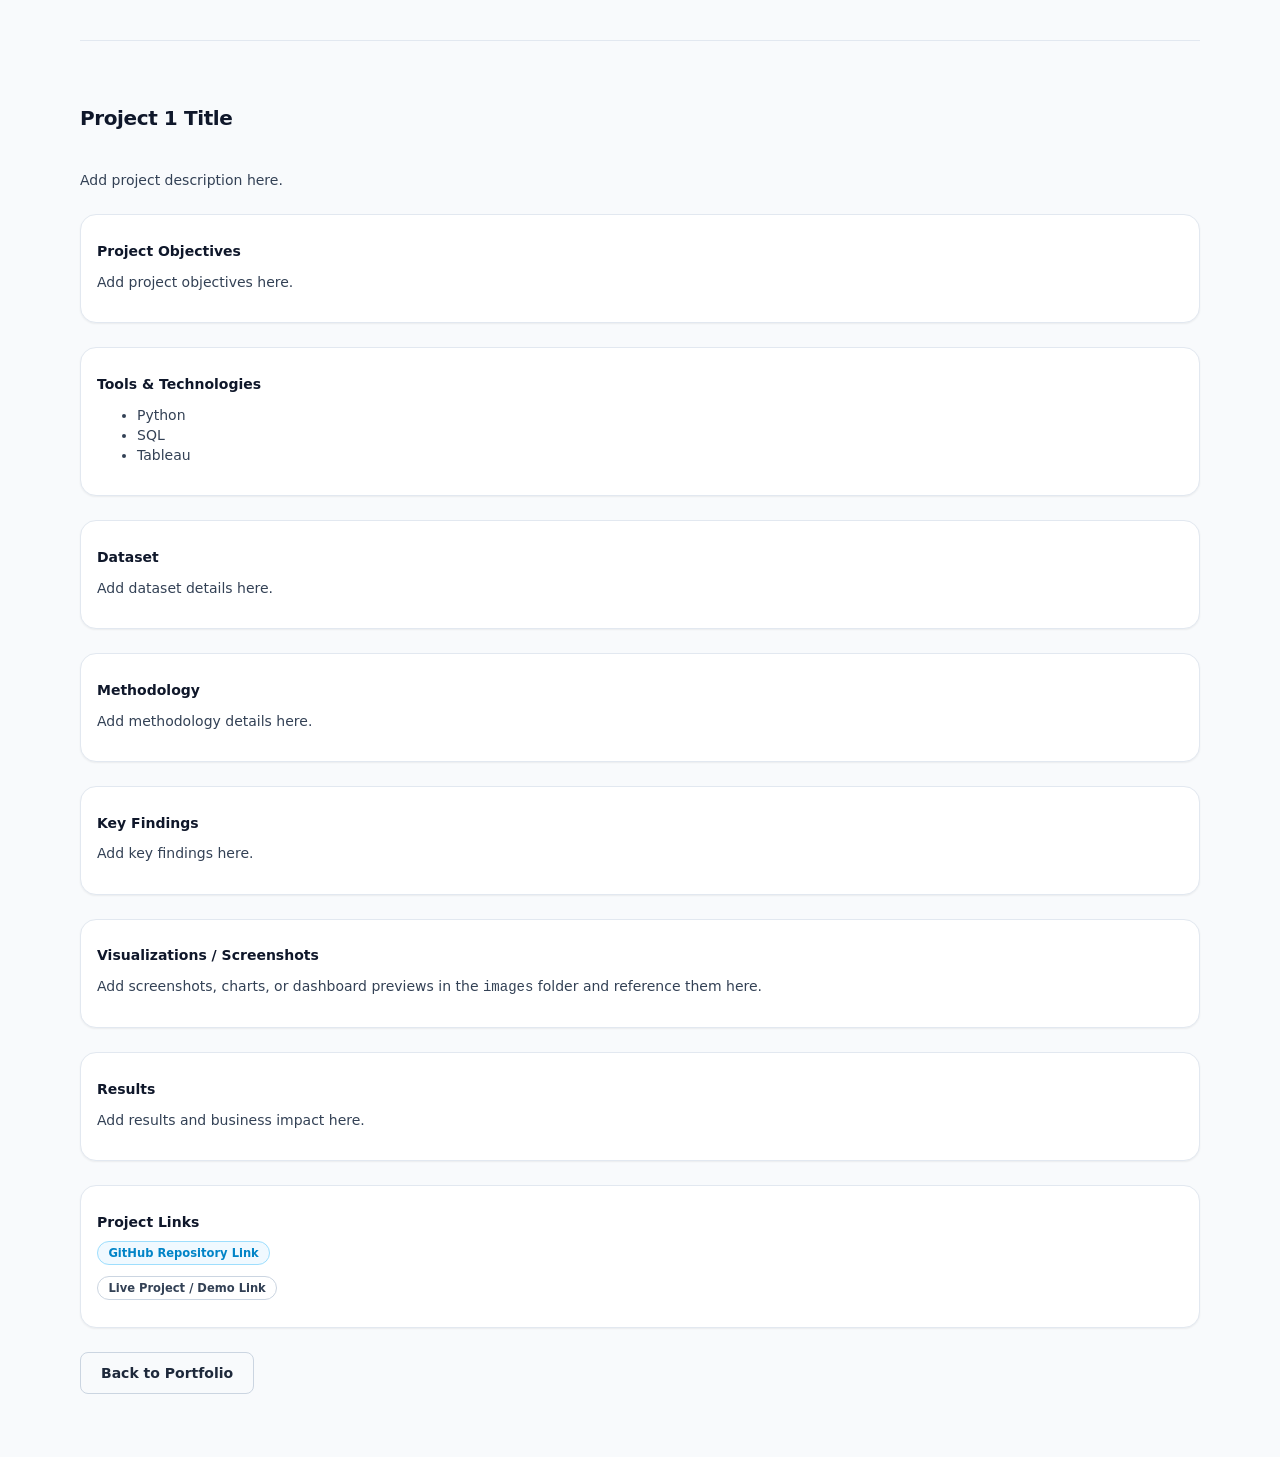
==== assets/projects/project-1/index.html @ e4ff6412 "Prepare portfolio files" ====
<!DOCTYPE html>
<html lang="en" class="page-root">
<head>
  <meta charset="UTF-8">
  <meta name="viewport" content="width=device-width, initial-scale=1.0">
  <title>Project 1 | Steven Legoute Portfolio</title>
  <link rel="stylesheet" href="../../../styles.css">
</head>
<body class="page-body">
  <main class="layout-container page-main">
    <section class="section-block section-block--no-margin-top">
      <div class="section-header">
        <h1 class="section-title">Project 1 Title</h1>
      </div>
      <p class="body-copy">Add project description here.</p>

      <div class="stack-large stack-large--with-margin-top">
        <div class="surface-card">
          <h2 class="card-title">Project Objectives</h2>
          <p class="body-copy">Add project objectives here.</p>
        </div>

        <div class="surface-card">
          <h2 class="card-title">Tools &amp; Technologies</h2>
          <ul class="body-copy">
            <li>Python</li>
            <li>SQL</li>
            <li>Tableau</li>
          </ul>
        </div>

        <div class="surface-card">
          <h2 class="card-title">Dataset</h2>
          <p class="body-copy">Add dataset details here.</p>
        </div>

        <div class="surface-card">
          <h2 class="card-title">Methodology</h2>
          <p class="body-copy">Add methodology details here.</p>
        </div>

        <div class="surface-card">
          <h2 class="card-title">Key Findings</h2>
          <p class="body-copy">Add key findings here.</p>
        </div>

        <div class="surface-card">
          <h2 class="card-title">Visualizations / Screenshots</h2>
          <p class="body-copy">Add screenshots, charts, or dashboard previews in the <code>images</code> folder and reference them here.</p>
        </div>

        <div class="surface-card">
          <h2 class="card-title">Results</h2>
          <p class="body-copy">Add results and business impact here.</p>
        </div>

        <div class="surface-card">
          <h2 class="card-title">Project Links</h2>
          <p class="body-copy"><a class="btn-sm hi" href="#">GitHub Repository Link</a></p>
          <p class="body-copy"><a class="btn-sm" href="#">Live Project / Demo Link</a></p>
        </div>

        <div>
          <a class="btn-secondary" href="../../../Copilot - Portfolio Site(3).html#projects">Back to Portfolio</a>
        </div>
      </div>
    </section>
  </main>
</body>
</html>
---- styles.css ----
/* Reset */
* { box-sizing: border-box; }
html, body { margin: 0; padding: 0; }
img, svg { max-width: 100%; }
a { color: inherit; }

/* Variables */
:root {
  --primary: #0284c7;
  --primary-soft: #0ea5e9;
  --secondary: #0b1120;
  --background: #f8fafc;
  --text: #0f172a;
  --muted: #64748b;
  --surface: #ffffff;
  --surface-dark: #0f172a;
  --border: #e2e8f0;
  --border-dark: #334155;
  --radius: 8px;
  --shadow: 0 1px 2px rgb(2 6 23 / 0.06);
  --project-thumb-bg: rgb(239 246 255);
  --project-thumb-line: rgba(15, 23, 42, 0.12);
  --project-thumb-text: rgba(15, 23, 42, 0.55);
  --project-thumb-text-soft: rgba(15, 23, 42, 0.35);
  --project-thumb-panel: rgba(255, 255, 255, 0.72);
  --project-thumb-panel-border: rgba(14, 165, 233, 0.18);
}

.dark {
  --background: #020617;
  --text: #f1f5f9;
  --muted: #94a3b8;
  --surface: #0f172a;
  --border: #334155;
  --project-thumb-bg: #0D1629;
  --project-thumb-line: rgba(255, 255, 255, 0.08);
  --project-thumb-text: rgba(255, 255, 255, 0.45);
  --project-thumb-text-soft: rgba(255, 255, 255, 0.18);
  --project-thumb-panel: rgba(255, 255, 255, 0.03);
  --project-thumb-panel-border: rgba(255, 255, 255, 0.06);
}

/* Typography */
body { font-family: Inter, system-ui, -apple-system, Segoe UI, Roboto, sans-serif; line-height: 1.45; }
.section-title, .hero-heading, .card-title, .contact-item-title, .project-title { line-height: 1.2; }
.page-root { scroll-behavior: smooth; }
.sr-only { position: absolute; width: 1px; height: 1px; padding: 0; margin: -1px; overflow: hidden; clip: rect(0,0,0,0); border: 0; }

/* Layout */
.page-body { background: var(--background); color: var(--text); }
.layout-container { max-width: 72rem; margin-inline: auto; padding-inline: 1rem; }
.page-main { padding-top: 2.5rem; padding-bottom: 4rem; }
.section-block { margin-top: 4rem; border-top: 1px solid var(--border); padding-top: 3rem; }
.section-header { margin-bottom: 1.5rem; display: flex; align-items: center; justify-content: space-between; gap: 1rem; }
.section-title { font-size: 1.25rem; font-weight: 600; letter-spacing: -0.02em; }
.section-subtitle { font-size: .75rem; color: var(--muted); }
.stack-large { display: grid; gap: 1.5rem; }
.stack-medium { display: grid; gap: .75rem; padding-top: .25rem; }
.stack-tight { display: grid; gap: .25rem; }
.section-block--no-margin-top { margin-top: 0; }
.stack-large--with-margin-top { margin-top: 1.5rem; }

/* Header */
.site-header { position: sticky; top: 0; z-index: 30; border-bottom: 1px solid var(--border); background: rgb(255 255 255 / 0.8); -webkit-backdrop-filter: blur(8px); backdrop-filter: blur(8px); }
.dark .site-header { background: rgb(2 6 23 / 0.8); }
.header-row { display: flex; align-items: center; justify-content: space-between; padding-block: .75rem; }
.brand-group { display: flex; align-items: center; gap: .5rem; }
.brand-badge { height: 2rem; width: 2rem; border-radius: .5rem; background: var(--primary-soft); color: #fff; display: flex; align-items: center; justify-content: center; font-weight: 700; font-size: .875rem; letter-spacing: 0.02em;}
.brand-title { font-size: .875rem; font-weight: 600; color: #334155; letter-spacing: .02em; }
.dark .brand-title { color: #e2e8f0; }

/* Navigation */
.nav-links { display: none; align-items: center; gap: 1.5rem; font-size: .875rem; font-weight: 500; color: #475569; }
.dark .nav-links { color: #cbd5e1; }
.nav-link { text-decoration: none; }
.nav-link:hover { color: var(--primary-soft); }
.theme-button { border: 1px solid #cbd5e1; color: #334155; background: transparent; border-radius: 999px; cursor: pointer; transition: .2s ease; }
.theme-button:hover { border-color: var(--primary-soft); color: var(--primary); }
.desktop-theme-button { padding: .25rem .75rem; font-size: .75rem; font-weight: 600; }
.mobile-theme-button { display: inline-flex; align-items: center; justify-content: center; padding: .5rem; font-size: .75rem; }
.dark .theme-button { border-color: #475569; color: #e2e8f0; }

/* Hero */
.hero-grid { display: grid; gap: 2.5rem; }
.section-eyebrow { font-size: .75rem; font-weight: 600; letter-spacing: .2em; text-transform: uppercase; color: var(--primary); }
.dark .section-eyebrow { color: #38bdf8; }
.hero-heading { font-size: 1.875rem; font-weight: 700; letter-spacing: 0.02em; }
.hero-highlight { display: block; color: var(--primary); }
.typing-text { border-right: 2px solid var(--primary-soft); padding-right: .25rem; font-size: 1.5rem; }
.hero-summary { max-width: 36rem; font-size: .875rem; line-height: 1.7; color: #475569; }
.dark .hero-summary { color: #cbd5e1; }
.button-row { display: flex; flex-wrap: wrap; gap: .75rem; }
.hero-meta-grid { display: flex; flex-wrap: wrap; gap: 1.5rem; font-size: .75rem; color: var(--muted); }
.hero-meta-title { margin: 0 0 .125rem; color: #334155; font-weight: 600; }
.dark .hero-meta-title { color: #e2e8f0; }
.hero-panel { position: relative; overflow: hidden; border-radius: 1rem; border: 1px solid var(--border); background: var(--surface); padding: 1.5rem; box-shadow: 0 20px 30px rgb(2 6 23 / 0.15); }
.hero-panel-top { margin-bottom: 1rem; display: flex; align-items: center; justify-content: space-between; font-size: .75rem; color: var(--muted); }
.inline-note { display: inline-flex; align-items: center; gap: .25rem; }
.status-dot { height: .5rem; width: .5rem; border-radius: 999px; background: #34d399; }
.focus-grid { display: grid; grid-template-columns: repeat(3, minmax(0,1fr)); gap: 1rem; font-size: .75rem; text-align: center; }
.mini-label { font-size: .65rem; text-transform: uppercase; letter-spacing: .06em; color: var(--muted); }
.focus-value { font-size: 1.5rem; font-weight: 600; }
.focus-value.emerald { color: #34d399; }
.focus-value.sky { color: #38bdf8; }
.focus-value.amber { color: #fbbf24; }
.mini-caption { font-size: .7rem; color: var(--muted); }
.hero-chart-placeholder { margin-top: 1.5rem; height: 6rem; border-radius: .75rem; background: linear-gradient(to right,#e0f2fe,#d1fae5,#fef3c7); }
.dark .hero-chart-placeholder { background: linear-gradient(to right,rgb(14 116 144 / .2),rgb(16 185 129 / .2),rgb(251 191 36 / .2)); }

/* Cards */
.surface-card, .article-card { border: 1px solid var(--border); border-radius: 1rem; background: var(--surface); padding: 1rem; box-shadow: var(--shadow); }
.article-card { font-size: .875rem; }
.wide-card { grid-column: 1 / -1; }
.split-top { display: flex; justify-content: space-between; align-items: flex-start; gap: 1rem; }
.card-title, .contact-item-title { font-size: .875rem; font-weight: 600; }
.meta-text { margin-top: .25rem; font-size: .75rem; color: var(--muted); }
.body-copy { margin-top: .75rem; font-size: .875rem; color: #334155; }
.dark .body-copy { color: #cbd5e1; }
.tagline { margin-top: .75rem; font-size: .7rem; text-transform: uppercase; letter-spacing: .06em; color: var(--muted); font-weight: 500; }
.pill-label { font-size: .75rem; color: #475569; font-weight: 500; }
.dark .pill-label { color: #cbd5e1; }
.chip-row { margin-top: .75rem; display: flex; flex-wrap: wrap; gap: .75rem; font-size: .75rem; }
.chip { border: 1px solid #cbd5e1; border-radius: 999px; padding: .25rem .75rem; color: #334155; background: transparent; }
.dark .chip { border-color: #475569; color: #e2e8f0; }

/* Buttons */
.btn-primary, .btn-secondary, .btn-tertiary, .btn-sm, .footer-link { text-decoration: none; transition: all .2s ease; }
.btn-primary { display: inline-flex; align-items: center; justify-content: center; border: 0; border-radius: .5rem; background: var(--primary); color: #fff; padding: .625rem 1.25rem; font-size: .875rem; font-weight: 600; box-shadow: var(--shadow); cursor: pointer; }
.btn-primary:hover { background: var(--primary-soft); }
.full-width { width: 100%; padding-inline: 1rem; }
.btn-secondary { display: inline-flex; align-items: center; justify-content: center; border: 1px solid #cbd5e1; border-radius: .5rem; color: #1e293b; padding: .625rem 1.25rem; font-size: .875rem; font-weight: 600; }
.btn-secondary:hover { border-color: var(--primary-soft); color: var(--primary); }
.dark .btn-secondary { border-color: #475569; color: #f1f5f9; }
.btn-tertiary { display: inline-flex; align-items: center; justify-content: center; color: var(--primary); border: 1px solid transparent; border-radius: .5rem; padding: .625rem 1.25rem; font-size: .875rem; font-weight: 600; }
.btn-tertiary:hover { color: var(--primary-soft); }
.dark .btn-tertiary { color: #38bdf8; }

/* Forms */
.contact-grid, .two-column-grid, .three-column-grid { display: grid; gap: 1.5rem; }
.contact-intro { display: grid; gap: 1rem; font-size: .875rem; color: #334155; }
.dark .contact-intro { color: #cbd5e1; }
.contact-item { display: flex; align-items: center; gap: .75rem; border: 1px solid var(--border); border-radius: .75rem; background: rgb(255 255 255 / .8); padding: .75rem; }
.dark .contact-item { background: rgb(15 23 42 / .8); }
.contact-icon { display: flex; align-items: center; justify-content: center; height: 2.25rem; width: 2.25rem; border-radius: .5rem; background: #e0f2fe; font-size: 1rem; }
.dark .contact-icon { background: rgb(12 74 110 / .5); }
.contact-link { font-size: .75rem; color: var(--muted); text-underline-offset: 2px; }
.contact-link:hover { text-decoration: underline; }
.contact-form { display: grid; gap: 1rem; }
.form-label { display: block; margin-bottom: .25rem; font-size: .75rem; text-transform: uppercase; letter-spacing: .2em; color: var(--muted); font-weight: 600; }
.form-control { width: 100%; border: 1px solid #cbd5e1; border-radius: .5rem; background: #f8fafc; color: var(--text); padding: .5rem .75rem; font-size: .875rem; }
.form-control:focus { outline: none; border-color: var(--primary-soft); box-shadow: 0 0 0 1px var(--primary-soft); }
.dark .form-control { border-color: #475569; background: #020617; color: #f1f5f9; }

/* Footer */
.site-footer { border-top: 1px solid #1e293b; background: #020617; color: #94a3b8; padding: 2rem 1.5rem; }
.footer-row { display: flex; flex-direction: column; gap: 1rem; font-size: .875rem; }
.footer-name { font-size: 1rem; font-weight: 600; color: #fff; }
.footer-note { font-size: .75rem; color: #64748b; }
.footer-heart { color: #cbd5e1; }
.footer-links { display: flex; flex-wrap: wrap; align-items: center; gap: .5rem; font-size: .75rem; font-weight: 600; letter-spacing: .2em; text-transform: uppercase; }
.footer-link { border: 1px solid #334155; border-radius: .375rem; padding: .25rem .5rem; color: #cbd5e1; }
.footer-link:hover { border-color: #64748b; color: #fff; }
.footer-muted { padding: .25rem .5rem; color: #64748b; }

/* Utilities */
.btn-sm {
  border-radius: 9999px; border: 1px solid rgb(203 213 225); background: #fff; color: rgb(51 65 85);
  padding: 0.25rem 0.65rem; font-size: 0.72rem; font-weight: 600;
}
.btn-sm:hover { border-color: rgb(2 132 199); color: rgb(2 132 199); background: rgb(240 249 255); transform: translateY(-1px); }
.btn-sm.hi { border-color: rgb(125 211 252 / 0.7); color: rgb(2 132 199); background: rgb(240 249 255); }
.dark .btn-sm { border-color: rgb(71 85 105); background: rgb(15 23 42); color: rgb(203 213 225); }
.dark .btn-sm:hover { background: rgb(8 47 73 / 0.7); color: rgb(125 211 252); }
.dark .btn-sm.hi { border-color: rgb(14 165 233 / 0.25); background: rgb(8 47 73 / 0.7); color: rgb(125 211 252); }

.reveal { opacity: 0; transform: translateY(20px); transition: opacity 0.5s ease, transform 0.5s ease; }
.reveal.visible { opacity: 1; transform: translateY(0); }
.delay-1 { transition-delay: 0.1s; }
.delay-2 { transition-delay: 0.2s; }
.delay-3 { transition-delay: 0.3s; }
.delay-4 { transition-delay: 0.4s; }

.about-grid { display: grid; gap: 2rem; }
.about-text p { margin-bottom: 1rem; color: rgb(71 85 105); }
.dark .about-text p { color: rgb(203 213 225); }
.soft-skills { margin-top: 1rem; display: flex; flex-wrap: wrap; gap: 0.5rem; }
.soft-pill { border-radius: 9999px; border: 1px solid rgb(203 213 225); padding: 0.3rem 0.7rem; font-size: 0.72rem; color: rgb(71 85 105); background: rgb(248 250 252); }
.dark .soft-pill { border-color: rgb(71 85 105); color: rgb(203 213 225); background: rgb(15 23 42); }
.about-timeline { margin-top: 1.25rem; border-left: 1px solid rgb(203 213 225); padding-left: 1rem; }
.dark .about-timeline { border-left-color: rgb(71 85 105); }
.timeline-item { position: relative; margin-bottom: 1rem; }
.timeline-dot { position: absolute; left: -1.3rem; top: 0.3rem; height: 0.6rem; width: 0.6rem; border-radius: 9999px; background: rgb(2 132 199); }
.timeline-year { font-size: 0.7rem; letter-spacing: 0.1em; text-transform: uppercase; color: rgb(2 132 199); }
.timeline-title { font-weight: 700; color: rgb(15 23 42); }
.dark .timeline-title { color: rgb(248 250 252); }
.timeline-desc { font-size: 0.85rem; color: rgb(100 116 139); }
.dark .timeline-desc { color: rgb(148 163 184); }
.about-cards { display: grid; grid-template-columns: 1fr; gap: 0.75rem; align-content: start; margin-top: 1rem; }
.about-card { display: flex; gap: 0.75rem; border: 1px solid rgb(226 232 240); border-radius: 0.75rem; background: #fff; padding: 0.9rem; box-shadow: 0 1px 2px rgb(2 6 23 / 0.06); }
.dark .about-card { border-color: rgb(51 65 85); background: rgb(15 23 42); }
.card-icon { display: inline-flex; height: 2rem; width: 2rem; align-items: center; justify-content: center; border-radius: 0.5rem; background: rgb(224 242 254); }
.dark .card-icon { background: rgb(30 41 59); }
.card-body strong { display: block; margin-bottom: 0.15rem; font-size: 0.88rem; color: rgb(15 23 42); }
.dark .card-body strong { color: rgb(248 250 252); }
.card-body span { font-size: 0.76rem; color: rgb(100 116 139); line-height: 1.5; }
.dark .card-body span { color: rgb(148 163 184); }

.filter-bar { margin: 1rem 0 1.5rem; display: flex; flex-wrap: wrap; gap: 0.5rem; }
.filter-btn { border: 1px solid rgb(203 213 225); background: rgb(248 250 252); color: rgb(51 65 85); border-radius: 9999px; padding: 0.35rem 0.85rem; font-size: 0.78rem; cursor: pointer; }
.dark .filter-btn { border-color: rgb(71 85 105); background: rgb(15 23 42); color: rgb(203 213 225); }
.filter-btn.active { border-color: rgb(2 132 199); color: rgb(2 132 199); background: rgb(224 242 254); }
.dark .filter-btn.active { background: rgb(8 47 73); }
.projects-grid { display: grid; gap: 1.25rem; }
.project-card { overflow: hidden; border-radius: 0.9rem; border: 1px solid rgb(226 232 240); background: #fff; box-shadow: 0 1px 2px rgb(2 6 23 / 0.06); display: flex; flex-direction: column; transition: border-color 0.2s ease, box-shadow 0.2s ease, transform 0.2s ease; }
.project-card:hover { border-color: rgb(125 211 252); box-shadow: 0 18px 40px rgb(14 165 233 / 0.12); transform: translateY(-4px); }
.dark .project-card { border-color: rgb(51 65 85); background: rgb(15 23 42); box-shadow: 0 1px 2px rgb(2 6 23 / 0.24); }
.dark .project-card:hover { border-color: rgb(14 165 233 / 0.45); box-shadow: 0 18px 40px rgb(2 6 23 / 0.45); }
.project-thumb { position: relative; aspect-ratio: 400 / 195; background: var(--project-thumb-bg); }
.project-thumb svg { display: block; width: 100%; height: 100%; }
.project-badge { position: absolute; left: 0.75rem; bottom: 0.75rem; border: 1px solid rgb(2 132 199 / 0.35); background: rgb(224 242 254 / 0.92); color: rgb(2 132 199); border-radius: 9999px; padding: 0.2rem 0.6rem; font-size: 0.68rem; -webkit-backdrop-filter: blur(6px); backdrop-filter: blur(6px); }
.dark .project-badge { background: rgb(2 132 199 / 0.15); color: rgb(224 242 254); }
.project-body { padding: 0.85rem; display: flex; flex-direction: column; flex: 1; }
.project-category { font-size: 0.68rem; letter-spacing: 0.08em; text-transform: uppercase; color: rgb(100 116 139); }
.project-title { margin: 0.25rem 0 0; font-size: 1rem; font-weight: 700; color: rgb(15 23 42); }
.project-title-link { text-decoration: none; color: inherit; }
.project-title-link:hover { color: var(--primary-soft); }
.dark .project-title { color: rgb(248 250 252); }
.project-desc { margin-top: 0.5rem; font-size: 0.85rem; color: rgb(71 85 105); line-height: 1.6; }
.dark .project-desc { color: rgb(203 213 225); }
.project-impact { margin-top: 0.5rem; width: fit-content; border-radius: 9999px; border: 1px solid rgb(125 211 252 / 0.7); background: rgb(240 249 255); padding: 0.3rem 0.7rem; font-size: 0.78rem; font-weight: 600; color: rgb(2 132 199); }
.dark .project-impact { border-color: rgb(14 165 233 / 0.25); background: rgb(8 47 73 / 0.7); color: rgb(125 211 252); }
.project-tags { margin-top: 0.65rem; display: flex; flex-wrap: wrap; gap: 0.4rem; }
.project-tag { border-radius: 9999px; border: 1px solid rgb(203 213 225); padding: 0.2rem 0.55rem; font-size: 0.68rem; color: rgb(51 65 85); background: rgb(248 250 252); transition: border-color 0.2s ease, color 0.2s ease, background-color 0.2s ease; }
.project-card:hover .project-tag { border-color: rgb(125 211 252 / 0.7); color: rgb(2 132 199); background: rgb(240 249 255); }
.dark .project-tag { border-color: rgb(71 85 105); color: rgb(203 213 225); background: rgb(15 23 42); }
.dark .project-card:hover .project-tag { border-color: rgb(14 165 233 / 0.3); color: rgb(125 211 252); background: rgb(15 23 42); }
.project-links { margin-top: auto; padding-top: 0.8rem; display: flex; flex-wrap: wrap; gap: 0.45rem; }

/* Media Queries */
@media (min-width: 768px) {
  .nav-links { display: flex; }
  .mobile-theme-button { display: none; }
  .hero-grid, .two-column-grid, .contact-grid { grid-template-columns: repeat(2, minmax(0, 1fr)); }
  .hero-grid { align-items: center; }
  .three-column-grid { grid-template-columns: repeat(3, minmax(0, 1fr)); }
  .projects-grid { grid-template-columns: repeat(2, minmax(0, 1fr)); }
  .footer-row { flex-direction: row; align-items: center; justify-content: space-between; }
}

@media (max-width: 767px) {
  .desktop-theme-button { display: none; }
}

@media (min-width: 1024px) {
  .about-grid { grid-template-columns: 1fr; }
  .hero-heading { font-size: 3rem; }
  .typing-text { font-size: 2.25rem; }
}

@media (min-width: 768px) {
  .about-cards { grid-template-columns: repeat(2, minmax(0, 1fr)); gap: 1rem; }
}

@media (min-width: 640px) and (max-width: 1023px) {
  .hero-heading { font-size: 2.25rem; }
  .typing-text { font-size: 1.875rem; }
}
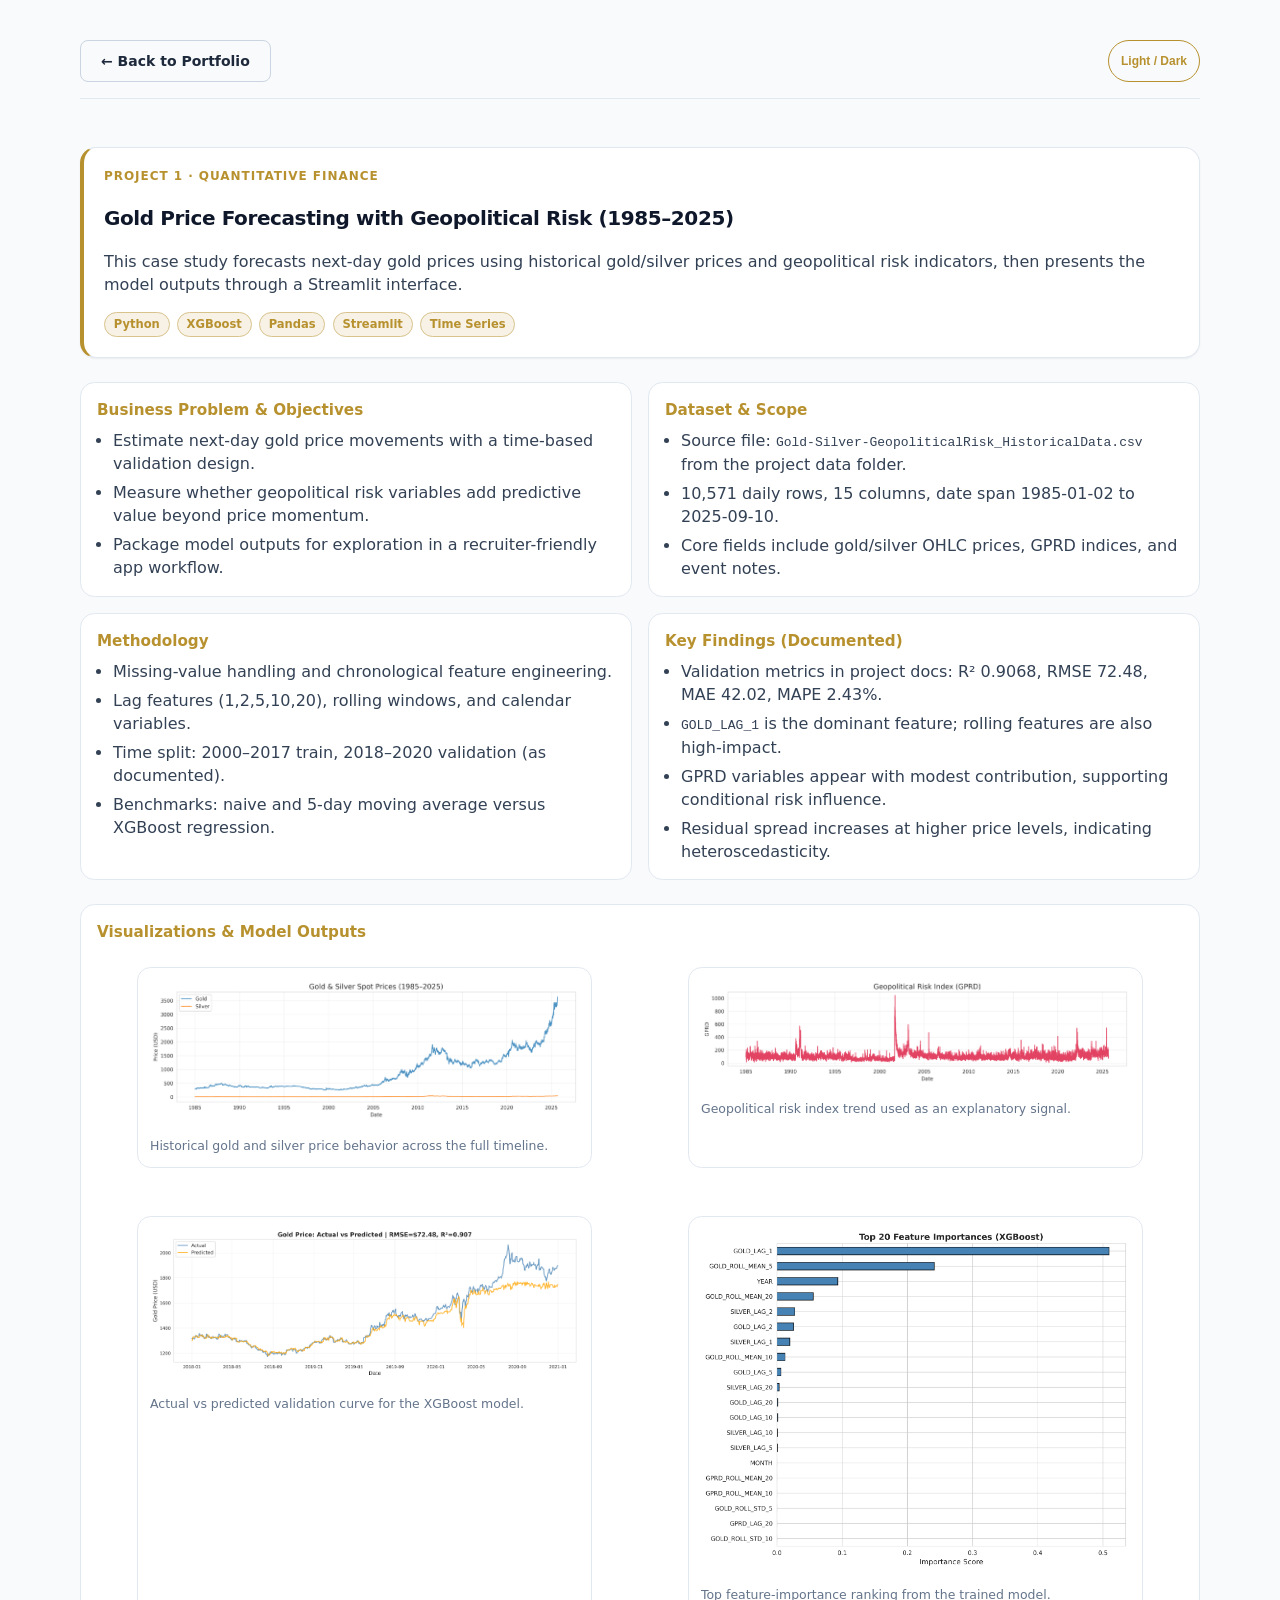
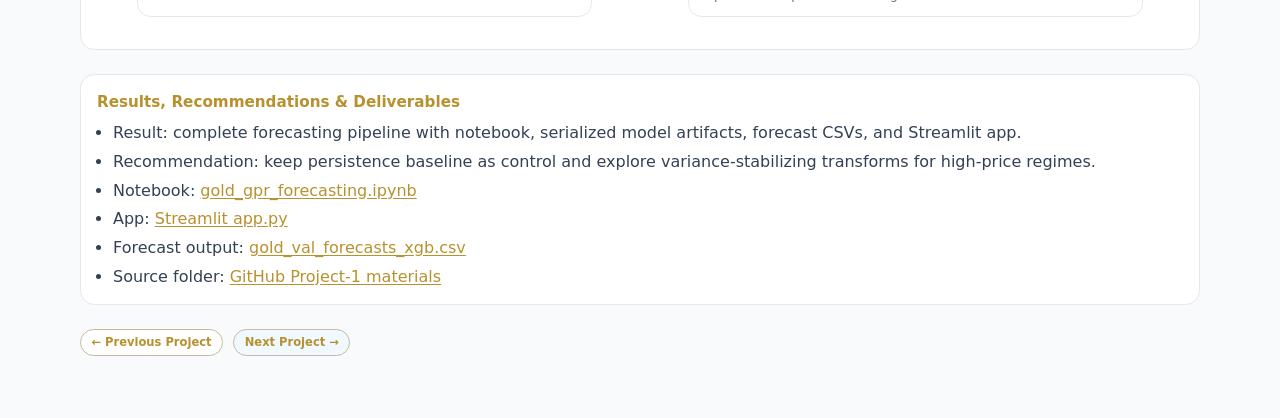
==== commit cea28d29: "Apply remaining changes Co-authored-by: jimmyhomes12 <84486099+jimmyhomes12@users.noreply.github.com" ====
--- a/assets/projects/project-1/index.html
+++ b/assets/projects/project-1/index.html
@@ -3,68 +3,116 @@
 <head>
   <meta charset="UTF-8">
   <meta name="viewport" content="width=device-width, initial-scale=1.0">
-  <title>Project 1 | Steven Legoute Portfolio</title>
+  <title>Project 1 | Gold Price Forecasting with Geopolitical Risk</title>
   <link rel="stylesheet" href="../../../styles.css">
 </head>
-<body class="page-body">
+<body class="page-body project-detail-page project-theme--p1">
   <main class="layout-container page-main">
+    <div class="project-detail-header">
+      <a class="btn-secondary" href="../../../Copilot - Portfolio Site(3).html#projects">← Back to Portfolio</a>
+      <button class="theme-button project-theme-toggle" type="button" onclick="toggleTheme()">Light / Dark</button>
+    </div>
+
     <section class="section-block section-block--no-margin-top">
-      <div class="section-header">
-        <h1 class="section-title">Project 1 Title</h1>
-      </div>
-      <p class="body-copy">Add project description here.</p>
+      <article class="project-hero">
+        <p class="project-kicker">Project 1 · Quantitative Finance</p>
+        <h1 class="section-title">Gold Price Forecasting with Geopolitical Risk (1985–2025)</h1>
+        <p class="project-summary">This case study forecasts next-day gold prices using historical gold/silver prices and geopolitical risk indicators, then presents the model outputs through a Streamlit interface.</p>
+        <div class="project-chip-row">
+          <span class="project-chip">Python</span><span class="project-chip">XGBoost</span><span class="project-chip">Pandas</span><span class="project-chip">Streamlit</span><span class="project-chip">Time Series</span>
+        </div>
+      </article>
 
       <div class="stack-large stack-large--with-margin-top">
-        <div class="surface-card">
-          <h2 class="card-title">Project Objectives</h2>
-          <p class="body-copy">Add project objectives here.</p>
+        <div class="project-section-grid">
+          <article class="project-card-detail">
+            <h2 class="project-card-title">Business Problem & Objectives</h2>
+            <ul class="project-list">
+              <li>Estimate next-day gold price movements with a time-based validation design.</li>
+              <li>Measure whether geopolitical risk variables add predictive value beyond price momentum.</li>
+              <li>Package model outputs for exploration in a recruiter-friendly app workflow.</li>
+            </ul>
+          </article>
+          <article class="project-card-detail">
+            <h2 class="project-card-title">Dataset & Scope</h2>
+            <ul class="project-list">
+              <li>Source file: <code>Gold-Silver-GeopoliticalRisk_HistoricalData.csv</code> from the project data folder.</li>
+              <li>10,571 daily rows, 15 columns, date span 1985-01-02 to 2025-09-10.</li>
+              <li>Core fields include gold/silver OHLC prices, GPRD indices, and event notes.</li>
+            </ul>
+          </article>
+          <article class="project-card-detail">
+            <h2 class="project-card-title">Methodology</h2>
+            <ul class="project-list">
+              <li>Missing-value handling and chronological feature engineering.</li>
+              <li>Lag features (1,2,5,10,20), rolling windows, and calendar variables.</li>
+              <li>Time split: 2000–2017 train, 2018–2020 validation (as documented).</li>
+              <li>Benchmarks: naive and 5-day moving average versus XGBoost regression.</li>
+            </ul>
+          </article>
+          <article class="project-card-detail">
+            <h2 class="project-card-title">Key Findings (Documented)</h2>
+            <ul class="project-list">
+              <li>Validation metrics in project docs: R² 0.9068, RMSE 72.48, MAE 42.02, MAPE 2.43%.</li>
+              <li><code>GOLD_LAG_1</code> is the dominant feature; rolling features are also high-impact.</li>
+              <li>GPRD variables appear with modest contribution, supporting conditional risk influence.</li>
+              <li>Residual spread increases at higher price levels, indicating heteroscedasticity.</li>
+            </ul>
+          </article>
         </div>
 
-        <div class="surface-card">
-          <h2 class="card-title">Tools &amp; Technologies</h2>
-          <ul class="body-copy">
-            <li>Python</li>
-            <li>SQL</li>
-            <li>Tableau</li>
+        <article class="project-card-detail">
+          <h2 class="project-card-title">Visualizations & Model Outputs</h2>
+          <div class="project-visual-grid">
+            <figure class="project-visual">
+              <img src="images/gold_silver_timeseries.png" alt="Gold and silver historical time-series chart">
+              <figcaption class="project-caption">Historical gold and silver price behavior across the full timeline.</figcaption>
+            </figure>
+            <figure class="project-visual">
+              <img src="images/gprd_timeseries.png" alt="Geopolitical risk index time-series chart">
+              <figcaption class="project-caption">Geopolitical risk index trend used as an explanatory signal.</figcaption>
+            </figure>
+            <figure class="project-visual">
+              <img src="images/gold_actual_vs_predicted_xgb.png" alt="Actual versus predicted gold price plot for the validation period">
+              <figcaption class="project-caption">Actual vs predicted validation curve for the XGBoost model.</figcaption>
+            </figure>
+            <figure class="project-visual">
+              <img src="images/feature_importance_xgb.png" alt="Feature importance bar chart for the XGBoost model">
+              <figcaption class="project-caption">Top feature-importance ranking from the trained model.</figcaption>
+            </figure>
+          </div>
+        </article>
+
+        <article class="project-card-detail project-deliverables">
+          <h2 class="project-card-title">Results, Recommendations & Deliverables</h2>
+          <ul class="project-list">
+            <li>Result: complete forecasting pipeline with notebook, serialized model artifacts, forecast CSVs, and Streamlit app.</li>
+            <li>Recommendation: keep persistence baseline as control and explore variance-stabilizing transforms for high-price regimes.</li>
+            <li>Notebook: <a href="../../../Project%20Work/Project-1/sales-forecasting-gold-gpr/notebooks/gold_gpr_forecasting.ipynb">gold_gpr_forecasting.ipynb</a></li>
+            <li>App: <a href="../../../Project%20Work/Project-1/sales-forecasting-gold-gpr/app.py">Streamlit app.py</a></li>
+            <li>Forecast output: <a href="../../../Project%20Work/Project-1/sales-forecasting-gold-gpr/outputs/forecasts/gold_val_forecasts_xgb.csv">gold_val_forecasts_xgb.csv</a></li>
+            <li>Source folder: <a href="https://github.com/jimmyhomes12/Final-Website-File/tree/main/Project%20Work/Project-1" target="_blank" rel="noopener noreferrer">GitHub Project-1 materials</a></li>
           </ul>
-        </div>
+        </article>
 
-        <div class="surface-card">
-          <h2 class="card-title">Dataset</h2>
-          <p class="body-copy">Add dataset details here.</p>
-        </div>
-
-        <div class="surface-card">
-          <h2 class="card-title">Methodology</h2>
-          <p class="body-copy">Add methodology details here.</p>
-        </div>
-
-        <div class="surface-card">
-          <h2 class="card-title">Key Findings</h2>
-          <p class="body-copy">Add key findings here.</p>
-        </div>
-
-        <div class="surface-card">
-          <h2 class="card-title">Visualizations / Screenshots</h2>
-          <p class="body-copy">Add screenshots, charts, or dashboard previews in the <code>images</code> folder and reference them here.</p>
-        </div>
-
-        <div class="surface-card">
-          <h2 class="card-title">Results</h2>
-          <p class="body-copy">Add results and business impact here.</p>
-        </div>
-
-        <div class="surface-card">
-          <h2 class="card-title">Project Links</h2>
-          <p class="body-copy"><a class="btn-sm hi" href="#">GitHub Repository Link</a></p>
-          <p class="body-copy"><a class="btn-sm" href="#">Live Project / Demo Link</a></p>
-        </div>
-
-        <div>
-          <a class="btn-secondary" href="../../../Copilot - Portfolio Site(3).html#projects">Back to Portfolio</a>
+        <div class="project-nav-links">
+          <a class="btn-sm" href="../project-6/index.html">← Previous Project</a>
+          <a class="btn-sm hi" href="../project-2/index.html">Next Project →</a>
         </div>
       </div>
     </section>
   </main>
+
+  <script>
+    function toggleTheme() {
+      const html = document.documentElement;
+      html.classList.toggle('dark');
+      localStorage.setItem('theme', html.classList.contains('dark') ? 'dark' : 'light');
+    }
+    (() => {
+      const stored = localStorage.getItem('theme');
+      if (stored === 'dark') document.documentElement.classList.add('dark');
+    })();
+  </script>
 </body>
 </html>
--- a/styles.css
+++ b/styles.css
@@ -265,3 +265,290 @@
   .hero-heading { font-size: 2.25rem; }
   .typing-text { font-size: 1.875rem; }
 }
+
+/* Project-specific thumbnail identities */
+.project-thumb[class*="project-thumb--"] {
+  --thumb-bg: var(--project-thumb-bg);
+  --thumb-surface: var(--project-thumb-panel);
+  --thumb-grid: var(--project-thumb-line);
+  --thumb-label: var(--project-thumb-text);
+  --thumb-soft: var(--project-thumb-text-soft);
+}
+
+.project-thumb--p1 {
+  --thumb-bg: #0b1329;
+  --thumb-surface: #101d3d;
+  --thumb-grid: rgba(203, 213, 225, 0.24);
+  --thumb-label: #dbe4f0;
+  --thumb-soft: rgba(219, 228, 240, 0.72);
+  --p1-gold: #d4af37;
+  --p1-silver: #b8c2cc;
+  --p1-risk: #b05559;
+}
+
+.project-thumb--p2 {
+  --thumb-bg: #f6fffb;
+  --thumb-surface: #ffffff;
+  --thumb-grid: rgba(17, 94, 89, 0.14);
+  --thumb-label: #203637;
+  --thumb-soft: rgba(32, 54, 55, 0.62);
+  --p2-emerald: #0f766e;
+  --p2-teal: #14b8a6;
+  --p2-charcoal: #1f2937;
+}
+
+.project-thumb--p3 {
+  --thumb-bg: #ffffff;
+  --thumb-surface: #f5f7f8;
+  --thumb-grid: rgba(31, 41, 55, 0.14);
+  --thumb-label: #24362b;
+  --thumb-soft: rgba(36, 54, 43, 0.62);
+  --p3-forest: #2f6b3e;
+  --p3-lime: #8ebd4a;
+}
+
+.project-thumb--p4 {
+  --thumb-bg: #f7f6ff;
+  --thumb-surface: #ffffff;
+  --thumb-grid: rgba(67, 56, 202, 0.16);
+  --thumb-label: #2f2452;
+  --thumb-soft: rgba(47, 36, 82, 0.62);
+  --p4-violet: #7c3aed;
+  --p4-indigo: #4f46e5;
+  --p4-coral: #fb7185;
+}
+
+.project-thumb--p5 {
+  --thumb-bg: #fff8ef;
+  --thumb-surface: #fffdf8;
+  --thumb-grid: rgba(69, 36, 20, 0.15);
+  --thumb-label: #352419;
+  --thumb-soft: rgba(53, 36, 25, 0.62);
+  --p5-orange: #c96a2d;
+  --p5-cream: #fef3da;
+  --p5-turquoise: #2ea6a2;
+}
+
+.project-thumb--p6 {
+  --thumb-bg: #f4f9f9;
+  --thumb-surface: #ffffff;
+  --thumb-grid: rgba(15, 68, 73, 0.16);
+  --thumb-label: #1e3b42;
+  --thumb-soft: rgba(30, 59, 66, 0.62);
+  --p6-teal: #0f766e;
+  --p6-amber: #d9901a;
+  --p6-slate: #475569;
+}
+
+.dark .project-thumb--p1 {
+  --thumb-bg: #080f20;
+  --thumb-surface: #0f1b38;
+  --thumb-grid: rgba(148, 163, 184, 0.22);
+  --thumb-label: #d7e2ee;
+  --thumb-soft: rgba(215, 226, 238, 0.62);
+}
+
+.dark .project-thumb--p2 {
+  --thumb-bg: #08231d;
+  --thumb-surface: #11362e;
+  --thumb-grid: rgba(45, 212, 191, 0.2);
+  --thumb-label: #d6f2ea;
+  --thumb-soft: rgba(214, 242, 234, 0.58);
+}
+
+.dark .project-thumb--p3 {
+  --thumb-bg: #102115;
+  --thumb-surface: #1a3222;
+  --thumb-grid: rgba(187, 247, 208, 0.18);
+  --thumb-label: #e5f4e8;
+  --thumb-soft: rgba(229, 244, 232, 0.58);
+}
+
+.dark .project-thumb--p4 {
+  --thumb-bg: #1a1230;
+  --thumb-surface: #251b45;
+  --thumb-grid: rgba(167, 139, 250, 0.25);
+  --thumb-label: #ebddff;
+  --thumb-soft: rgba(235, 221, 255, 0.58);
+}
+
+.dark .project-thumb--p5 {
+  --thumb-bg: #2a1810;
+  --thumb-surface: #3a2317;
+  --thumb-grid: rgba(251, 191, 36, 0.24);
+  --thumb-label: #f9e6d0;
+  --thumb-soft: rgba(249, 230, 208, 0.6);
+}
+
+.dark .project-thumb--p6 {
+  --thumb-bg: #10232a;
+  --thumb-surface: #17323a;
+  --thumb-grid: rgba(56, 189, 248, 0.2);
+  --thumb-label: #e1f2f5;
+  --thumb-soft: rgba(225, 242, 245, 0.58);
+}
+
+/* Project detail page styles */
+.project-detail-page {
+  --project-accent: var(--primary);
+  --project-accent-soft: var(--primary-soft);
+  --project-accent-2: #0ea5e9;
+  --project-muted-bg: rgba(2, 132, 199, 0.08);
+}
+
+.project-theme--p1 { --project-accent: #b8912f; --project-accent-soft: #d4af37; --project-accent-2: #b05559; --project-muted-bg: rgba(184, 145, 47, 0.12); }
+.project-theme--p2 { --project-accent: #0f766e; --project-accent-soft: #14b8a6; --project-accent-2: #115e59; --project-muted-bg: rgba(20, 184, 166, 0.1); }
+.project-theme--p3 { --project-accent: #2f6b3e; --project-accent-soft: #8ebd4a; --project-accent-2: #3f7f4a; --project-muted-bg: rgba(79, 127, 74, 0.12); }
+.project-theme--p4 { --project-accent: #7c3aed; --project-accent-soft: #6366f1; --project-accent-2: #fb7185; --project-muted-bg: rgba(124, 58, 237, 0.1); }
+.project-theme--p5 { --project-accent: #c96a2d; --project-accent-soft: #2ea6a2; --project-accent-2: #f59e0b; --project-muted-bg: rgba(201, 106, 45, 0.11); }
+.project-theme--p6 { --project-accent: #0f766e; --project-accent-soft: #d9901a; --project-accent-2: #475569; --project-muted-bg: rgba(15, 118, 110, 0.12); }
+
+.project-detail-header {
+  margin-bottom: 1rem;
+  display: flex;
+  justify-content: space-between;
+  gap: .75rem;
+  flex-wrap: wrap;
+}
+
+.project-theme-toggle {
+  padding: .3rem .75rem;
+  font-size: .75rem;
+  font-weight: 600;
+  border-color: var(--project-accent);
+  color: var(--project-accent);
+}
+
+.project-theme-toggle:hover {
+  border-color: var(--project-accent-soft);
+  color: var(--project-accent-soft);
+}
+
+.project-hero {
+  border: 1px solid var(--border);
+  border-left: 4px solid var(--project-accent);
+  border-radius: 1rem;
+  background: var(--surface);
+  padding: 1.25rem;
+  box-shadow: var(--shadow);
+}
+
+.project-kicker {
+  margin: 0 0 .4rem;
+  font-size: .75rem;
+  text-transform: uppercase;
+  letter-spacing: .08em;
+  color: var(--project-accent);
+  font-weight: 700;
+}
+
+.project-summary {
+  margin-top: .5rem;
+  color: #334155;
+}
+
+.dark .project-summary {
+  color: #cbd5e1;
+}
+
+.project-chip-row {
+  margin-top: .9rem;
+  display: flex;
+  gap: .45rem;
+  flex-wrap: wrap;
+}
+
+.project-chip {
+  border: 1px solid color-mix(in srgb, var(--project-accent) 55%, #ffffff 45%);
+  color: var(--project-accent);
+  background: var(--project-muted-bg);
+  border-radius: 999px;
+  padding: .2rem .55rem;
+  font-size: .72rem;
+  font-weight: 600;
+}
+
+.project-section-grid {
+  display: grid;
+  gap: 1rem;
+}
+
+.project-card-detail {
+  border: 1px solid var(--border);
+  border-radius: .9rem;
+  background: var(--surface);
+  padding: 1rem;
+}
+
+.project-card-title {
+  margin: 0 0 .5rem;
+  font-size: .95rem;
+  color: var(--project-accent);
+}
+
+.project-list {
+  margin: 0;
+  padding-left: 1rem;
+  display: grid;
+  gap: .35rem;
+  color: #334155;
+}
+
+.dark .project-list {
+  color: #cbd5e1;
+}
+
+.project-visual-grid {
+  display: grid;
+  gap: 1rem;
+}
+
+.project-visual {
+  border: 1px solid var(--border);
+  border-radius: .85rem;
+  background: var(--surface);
+  padding: .75rem;
+}
+
+.project-visual img,
+.project-visual svg {
+  width: 100%;
+  border-radius: .55rem;
+}
+
+.project-caption {
+  margin: .6rem 0 0;
+  font-size: .78rem;
+  color: var(--muted);
+}
+
+.project-deliverables a {
+  text-decoration: underline;
+  text-underline-offset: 2px;
+  color: var(--project-accent);
+}
+
+.project-nav-links {
+  display: flex;
+  flex-wrap: wrap;
+  gap: .65rem;
+}
+
+.project-nav-links .btn-secondary,
+.project-nav-links .btn-sm {
+  border-color: color-mix(in srgb, var(--project-accent) 38%, #cbd5e1 62%);
+}
+
+.project-nav-links .btn-sm {
+  color: var(--project-accent);
+}
+
+@media (min-width: 900px) {
+  .project-section-grid {
+    grid-template-columns: repeat(2, minmax(0, 1fr));
+  }
+
+  .project-visual-grid {
+    grid-template-columns: repeat(2, minmax(0, 1fr));
+  }
+}
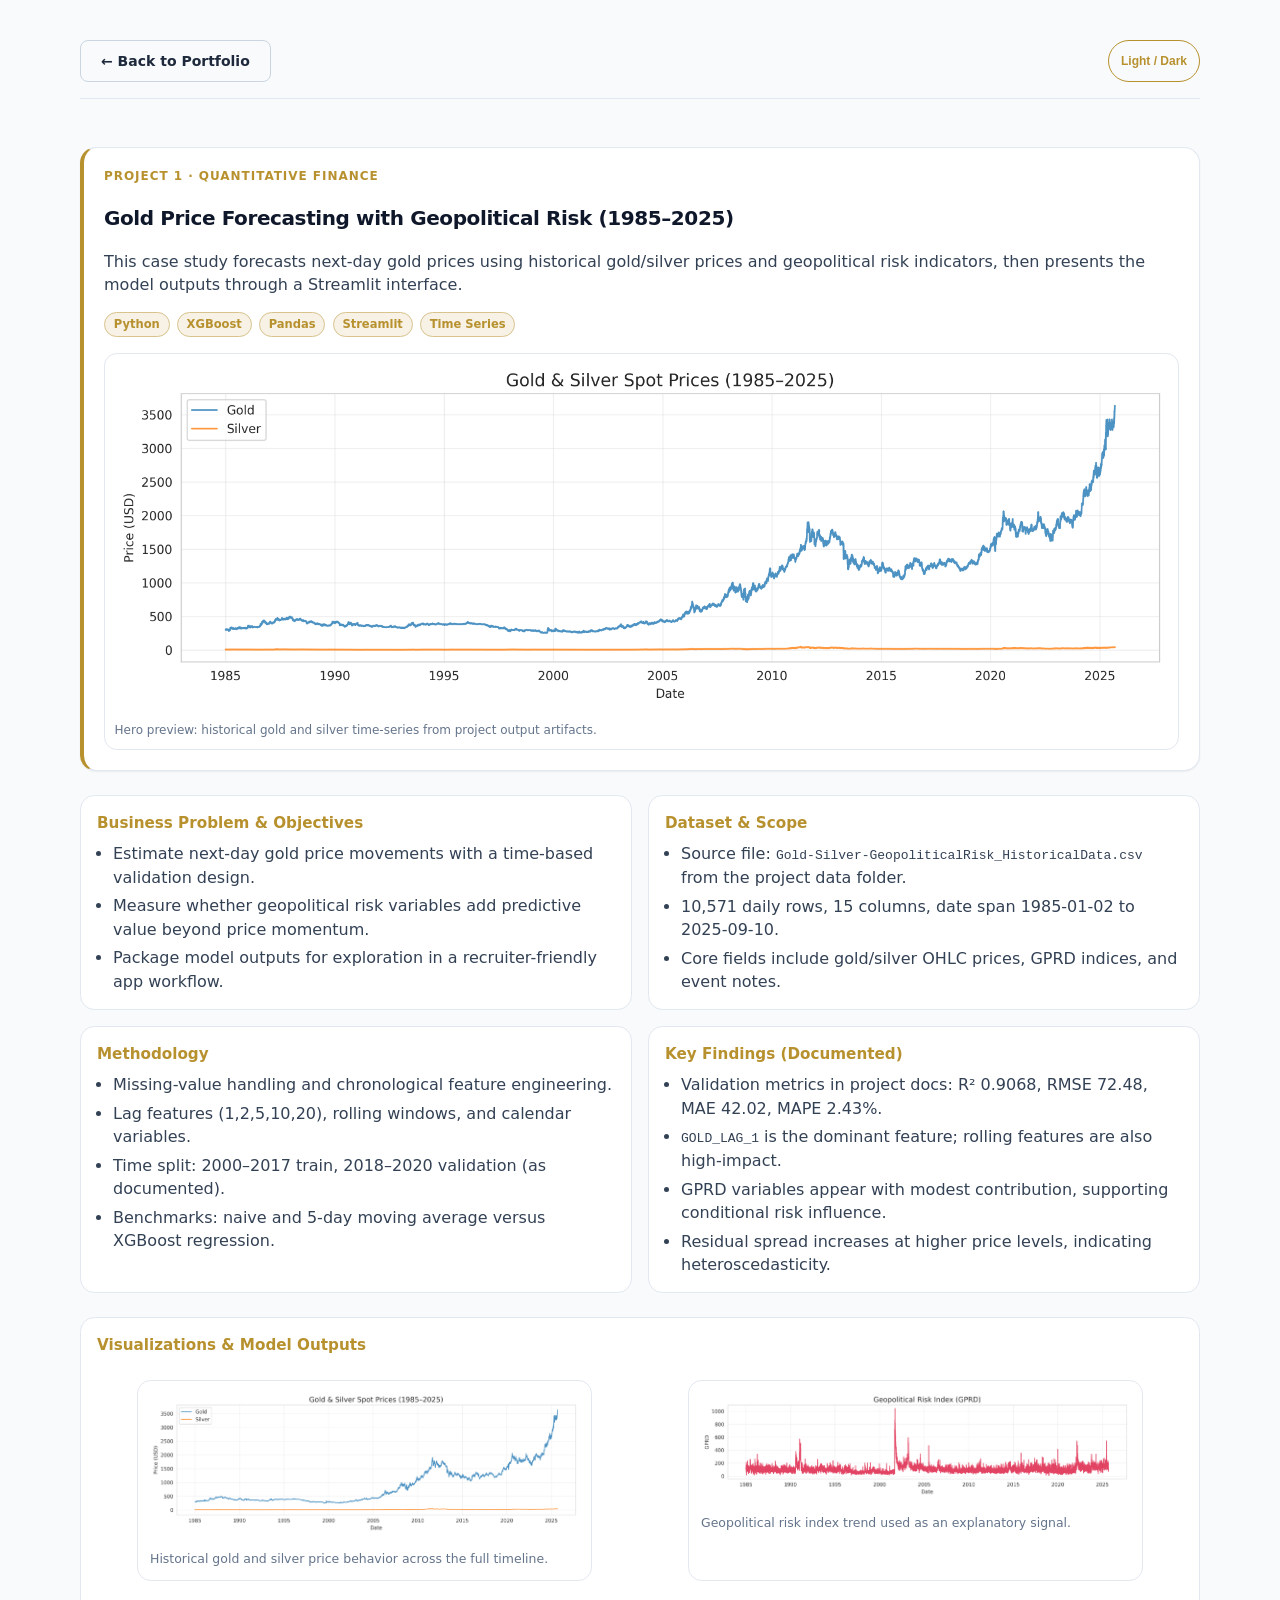
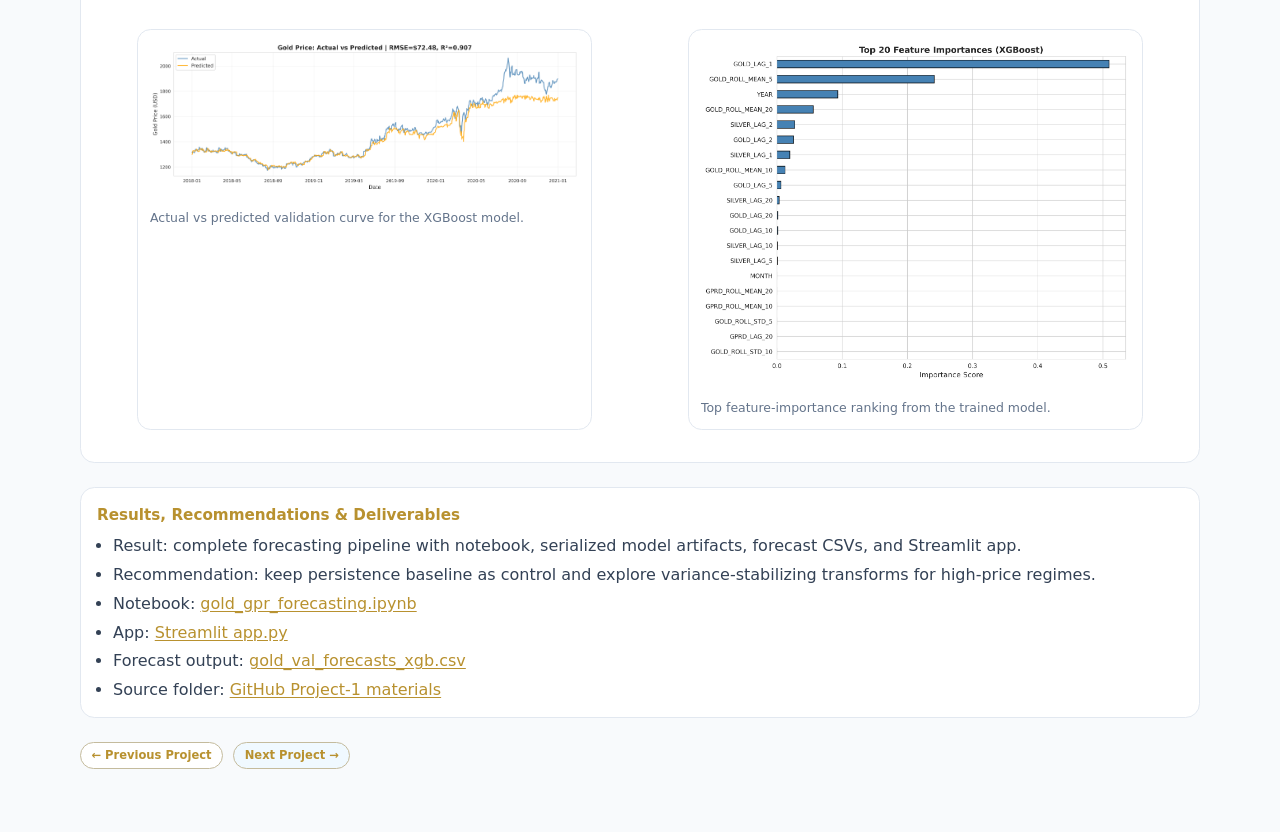
==== commit d6fab66c: "Complete projects 1 3 4 5 6 detail-page hero previews Co-authored-by: jimmyhomes12 <84486099+jimmyho" ====
--- a/assets/projects/project-1/index.html
+++ b/assets/projects/project-1/index.html
@@ -21,6 +21,10 @@
         <div class="project-chip-row">
           <span class="project-chip">Python</span><span class="project-chip">XGBoost</span><span class="project-chip">Pandas</span><span class="project-chip">Streamlit</span><span class="project-chip">Time Series</span>
         </div>
+        <figure class="project-hero-preview">
+          <img src="images/gold_silver_timeseries.png" alt="Gold and silver historical prices used in the forecasting workflow">
+          <figcaption>Hero preview: historical gold and silver time-series from project output artifacts.</figcaption>
+        </figure>
       </article>
 
       <div class="stack-large stack-large--with-margin-top">
--- a/styles.css
+++ b/styles.css
@@ -451,6 +451,26 @@
   color: #cbd5e1;
 }
 
+.project-hero-preview {
+  margin: 1rem 0 0;
+  border: 1px solid var(--border);
+  border-radius: .8rem;
+  background: var(--surface);
+  padding: .6rem;
+}
+
+.project-hero-preview img,
+.project-hero-preview svg {
+  width: 100%;
+  border-radius: .55rem;
+}
+
+.project-hero-preview figcaption {
+  margin-top: .45rem;
+  font-size: .75rem;
+  color: var(--muted);
+}
+
 .project-chip-row {
   margin-top: .9rem;
   display: flex;
